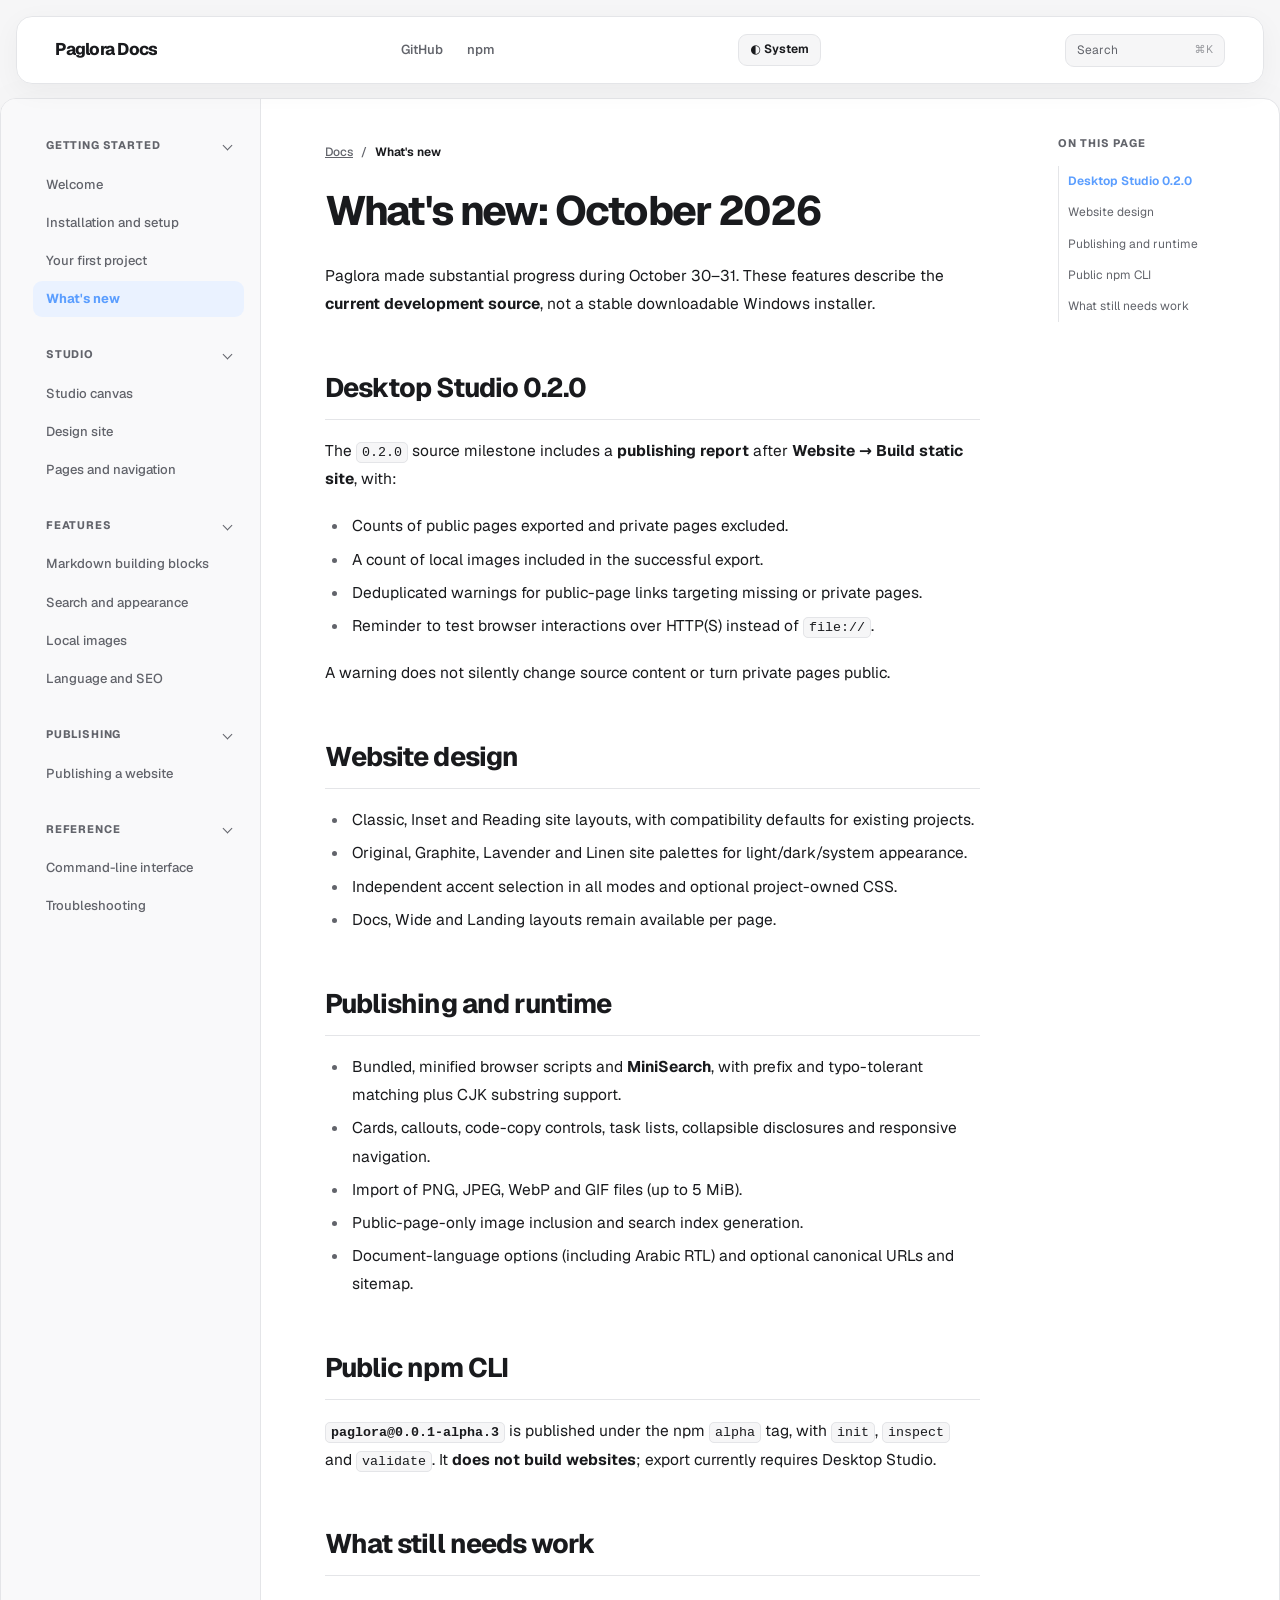
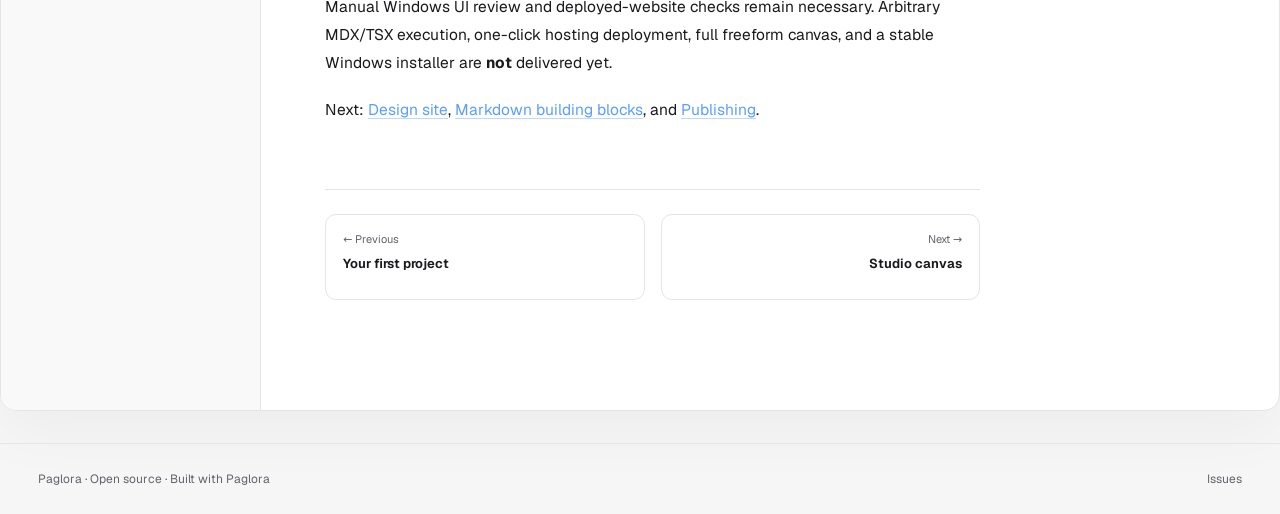
==== site/changes.html @ 7ecbf854 "Publish 1.0" ====
<!doctype html>
<html lang="en" dir="ltr" data-color-mode="system" data-site-layout="inset" data-site-palette="graphite">
<head>
<meta charset="utf-8">
<meta name="viewport" content="width=device-width, initial-scale=1">
<meta name="description" content="What&#39;s new: October 2026 Paglora made substantial progress during October 30–31. These features describe the current development source, not a stable downloadab">
<link rel="canonical" href="https://m1nsook.github.io/paglora-docs/changes.html">
<meta property="og:url" content="https://m1nsook.github.io/paglora-docs/changes.html">
<meta property="og:type" content="article">
<meta property="og:locale" content="en_US">
<meta property="og:title" content="What&#39;s new | Paglora Docs">
<meta property="og:description" content="What&#39;s new: October 2026 Paglora made substantial progress during October 30–31. These features describe the current development source, not a stable downloadab">
<meta property="og:site_name" content="Paglora Docs">
<meta name="twitter:card" content="summary">
<meta name="twitter:title" content="What&#39;s new | Paglora Docs">
<meta name="twitter:description" content="What&#39;s new: October 2026 Paglora made substantial progress during October 30–31. These features describe the current development source, not a stable downloadab">
<meta name="theme-color" content="#ffffff" media="(prefers-color-scheme: light)">
<meta name="theme-color" content="#101114" media="(prefers-color-scheme: dark)">
<title>What&#39;s new | Paglora Docs</title>
<link rel="stylesheet" href="styles.css">

<style>:root{--brand:#5B9EFF;--brand-light:color-mix(in srgb,var(--brand) 13%,var(--bg))}:root[data-color-mode="dark"]{--brand:#5B9EFF;--brand-light:color-mix(in srgb,var(--brand) 13%,var(--bg))}
@media(prefers-color-scheme:dark){:root:not([data-color-mode="light"]){--brand:#5B9EFF;--brand-light:color-mix(in srgb,var(--brand) 13%,var(--bg))}}</style>
<link rel="stylesheet" href="custom.css">
</head>
<body class="page-layout-docs">
<a class="skip-link" href="#content">Skip to content</a>
<header class="site-header  "><div class="top-bar"><a class="brand brand-wrap" href="index.html">Paglora Docs</a><nav class="header-links" aria-label="Site links"><a href="https://github.com/m1nsook/paglora" rel="noopener noreferrer">GitHub</a><a href="https://www.npmjs.com/package/paglora" rel="noopener noreferrer">npm</a></nav></div></header>
<details class="mobile-nav"><summary>Browse documentation</summary><nav class="mobile-nav-inner" aria-label="Mobile page navigation"><details class="nav-group" open><summary>Getting Started</summary><div class="nav-group-links"><a href="index.html">Welcome</a><a href="installation.html">Installation and setup</a><a href="first-project.html">Your first project</a><a href="changes.html" aria-current="page">What&#39;s new</a></div></details><details class="nav-group" open><summary>Studio</summary><div class="nav-group-links"><a href="studio.html">Studio canvas</a><a href="design.html">Design site</a><a href="pages.html">Pages and navigation</a></div></details><details class="nav-group" open><summary>Features</summary><div class="nav-group-links"><a href="components.html">Markdown building blocks</a><a href="search.html">Search and appearance</a><a href="images.html">Local images</a><a href="language-seo.html">Language and SEO</a></div></details><details class="nav-group" open><summary>Publishing</summary><div class="nav-group-links"><a href="publishing.html">Publishing a website</a></div></details><details class="nav-group" open><summary>Reference</summary><div class="nav-group-links"><a href="cli.html">Command-line interface</a><a href="troubleshooting.html">Troubleshooting</a></div></details></nav></details>
<div class="site-body nav-left layout-docs">
<nav class="site-nav" aria-label="Documentation navigation"><div class="site-nav-inner"><details class="nav-group" open><summary>Getting Started</summary><div class="nav-group-links"><a href="index.html">Welcome</a><a href="installation.html">Installation and setup</a><a href="first-project.html">Your first project</a><a href="changes.html" aria-current="page">What&#39;s new</a></div></details><details class="nav-group" open><summary>Studio</summary><div class="nav-group-links"><a href="studio.html">Studio canvas</a><a href="design.html">Design site</a><a href="pages.html">Pages and navigation</a></div></details><details class="nav-group" open><summary>Features</summary><div class="nav-group-links"><a href="components.html">Markdown building blocks</a><a href="search.html">Search and appearance</a><a href="images.html">Local images</a><a href="language-seo.html">Language and SEO</a></div></details><details class="nav-group" open><summary>Publishing</summary><div class="nav-group-links"><a href="publishing.html">Publishing a website</a></div></details><details class="nav-group" open><summary>Reference</summary><div class="nav-group-links"><a href="cli.html">Command-line interface</a><a href="troubleshooting.html">Troubleshooting</a></div></details></div></nav>
<main class="site-main" id="content" style="--paglora-content-width:820px">
<div class="article-wrap">
<div class="page-heading"><a href="index.html">Docs</a><span class="crumb-separator">/</span><strong>What&#39;s new</strong></div>
<details class="mobile-toc"><summary>On this page</summary><a class="toc-h2" href="#desktop-studio-0-2-0">Desktop Studio 0.2.0</a><a class="toc-h2" href="#website-design">Website design</a><a class="toc-h2" href="#publishing-and-runtime">Publishing and runtime</a><a class="toc-h2" href="#public-npm-cli">Public npm CLI</a><a class="toc-h2" href="#what-still-needs-work">What still needs work</a></details>
<article class="docs"><h1>What's new: October 2026</h1>
<p>Paglora made substantial progress during October 30–31. These features describe the <strong>current development source</strong>, not a stable downloadable Windows installer.</p>
<h2 id="desktop-studio-0-2-0">Desktop Studio 0.2.0</h2>
<p>The <code>0.2.0</code> source milestone includes a <strong>publishing report</strong> after <strong>Website → Build static site</strong>, with:</p>
<ul>
<li>Counts of public pages exported and private pages excluded.</li>
<li>A count of local images included in the successful export.</li>
<li>Deduplicated warnings for public-page links targeting missing or private pages.</li>
<li>Reminder to test browser interactions over HTTP(S) instead of <code>file://</code>.</li>
</ul>
<p>A warning does not silently change source content or turn private pages public.</p>
<h2 id="website-design">Website design</h2>
<ul>
<li>Classic, Inset and Reading site layouts, with compatibility defaults for existing projects.</li>
<li>Original, Graphite, Lavender and Linen site palettes for light/dark/system appearance.</li>
<li>Independent accent selection in all modes and optional project-owned CSS.</li>
<li>Docs, Wide and Landing layouts remain available per page.</li>
</ul>
<h2 id="publishing-and-runtime">Publishing and runtime</h2>
<ul>
<li>Bundled, minified browser scripts and <strong>MiniSearch</strong>, with prefix and typo-tolerant matching plus CJK substring support.</li>
<li>Cards, callouts, code-copy controls, task lists, collapsible disclosures and responsive navigation.</li>
<li>Import of PNG, JPEG, WebP and GIF files (up to 5 MiB).</li>
<li>Public-page-only image inclusion and search index generation.</li>
<li>Document-language options (including Arabic RTL) and optional canonical URLs and sitemap.</li>
</ul>
<h2 id="public-npm-cli">Public npm CLI</h2>
<p><strong><code>paglora@0.0.1-alpha.3</code></strong> is published under the npm <code>alpha</code> tag, with <code>init</code>, <code>inspect</code> and <code>validate</code>. It <strong>does not build websites</strong>; export currently requires Desktop Studio.</p>
<h2 id="what-still-needs-work">What still needs work</h2>
<p>Manual Windows UI review and deployed-website checks remain necessary. Arbitrary MDX/TSX execution, one-click hosting deployment, full freeform canvas, and a stable Windows installer are <strong>not</strong> delivered yet.</p>
<p>Next: <a href="design.html">Design site</a>, <a href="components.html">Markdown building blocks</a>, and <a href="publishing.html">Publishing</a>.</p>
</article>
<nav class="page-pager" aria-label="Previous and next pages"><a class="previous" href="first-project.html"><small>← Previous</small><span>Your first project</span></a><a class="next" href="studio.html"><small>Next →</small><span>Studio canvas</span></a></nav>
</div></main>
<aside class="on-this-page" aria-label="Table of contents"><div class="toc-inner"><h2>On this page</h2><a class="toc-h2" href="#desktop-studio-0-2-0">Desktop Studio 0.2.0</a><a class="toc-h2" href="#website-design">Website design</a><a class="toc-h2" href="#publishing-and-runtime">Publishing and runtime</a><a class="toc-h2" href="#public-npm-cli">Public npm CLI</a><a class="toc-h2" href="#what-still-needs-work">What still needs work</a></div></aside>
</div>
<footer class="site-footer"><div class="site-footer-inner"><span>Paglora · Open source · Built with Paglora</span><nav class="footer-links" aria-label="Site links"><a href="https://github.com/m1nsook/paglora/issues" rel="noopener noreferrer">Issues</a></nav></div></footer>
<script defer src="paglora.js"></script>
<script defer src="paglora-search.js"></script>

</body>
</html>
---- site/styles.css ----
@font-face{font-family:"Geist Website";src:url("fonts/geist-latin.woff2") format("woff2");font-weight:100 900;font-style:normal;font-display:swap}
:root{color-scheme:light;--bg:#ffffff;--fg:#151a24;--muted:#626b7c;--line:#e6eaf0;--subtle:#f6f8fb;--hover:#edf3fa;--brand:#2196f3;--brand-light:#eaf5ff;--code-bg:#101828;--code-fg:#e9eef8;--header-bg:rgba(255,255,255,.96)}
:root[data-color-mode="dark"]{color-scheme:dark;--bg:#11151d;--fg:#f1f4f9;--muted:#a5aec0;--line:#2a3342;--subtle:#191f2b;--hover:#222d40;--brand:#72baff;--brand-light:#152e48;--code-bg:#080d14;--code-fg:#e9eef8;--header-bg:rgba(17,21,29,.96)}
@media(prefers-color-scheme:dark){:root:not([data-color-mode="light"]){color-scheme:dark;--bg:#11151d;--fg:#f1f4f9;--muted:#a5aec0;--line:#2a3342;--subtle:#191f2b;--hover:#222d40;--brand:#72baff;--brand-light:#152e48;--code-bg:#080d14;--code-fg:#e9eef8;--header-bg:rgba(17,21,29,.96)}}
*{box-sizing:border-box}
html{scroll-behavior:smooth;scroll-padding-top:105px}
body{margin:0;background:var(--bg);color:var(--fg);font-family:"Geist Website",system-ui,-apple-system,"Segoe UI",sans-serif;font-size:15px;line-height:1.75;-webkit-font-smoothing:antialiased;text-rendering:optimizeLegibility}
a{color:inherit}
a:hover{color:var(--brand)}
a:focus-visible,summary:focus-visible{outline:2px solid var(--brand);outline-offset:3px}
.skip-link{position:absolute;z-index:100;top:-60px;left:10px;background:var(--bg);padding:8px 14px;border:1px solid var(--line);border-radius:8px}
.skip-link:focus{top:10px}
.site-header{position:sticky;top:0;z-index:30;background:var(--header-bg);border-bottom:1px solid var(--line);backdrop-filter:blur(18px)}
.site-header.not-sticky{position:relative}
.paglora-appearance-toggle{flex-shrink:0;appearance:none;border:1px solid var(--line);border-radius:9px;background:var(--subtle);color:var(--fg);font:inherit;font-size:12px;font-weight:650;cursor:pointer;white-space:nowrap;padding:7px 11px;line-height:1.3}
.paglora-appearance-toggle:hover{border-color:var(--brand);background:var(--hover)}
.paglora-appearance-toggle:focus-visible{outline:2px solid var(--brand);outline-offset:2px}
.paglora-search-trigger{appearance:none;display:flex;align-items:center;justify-content:space-between;flex-shrink:0;width:160px;min-height:33px;padding:5px 11px;border:1px solid var(--line);border-radius:9px;background:var(--subtle);color:var(--muted);font:inherit;font-size:12px;text-align:left;cursor:pointer}
.paglora-search-trigger::after{content:"⌘K";font-size:11px;opacity:.65}
.paglora-search-trigger:hover{border-color:var(--brand);color:var(--fg)}
.paglora-search-trigger:focus-visible{outline:2px solid var(--brand);outline-offset:2px}
.paglora-search-open{overflow:hidden}
.paglora-search-backdrop[hidden]{display:none}
.paglora-search-backdrop{position:fixed;inset:0;z-index:500;display:flex;align-items:flex-start;justify-content:center;padding:12vh 18px 28px;background:rgba(5,10,18,.65);backdrop-filter:blur(5px)}
.paglora-search-dialog{width:min(640px,100%);max-height:min(76vh,750px);display:flex;flex-direction:column;border:1px solid var(--line);border-radius:15px;background:var(--bg);color:var(--fg);box-shadow:0 20px 80px rgba(0,0,0,.25);overflow:hidden}
.paglora-search-field{display:flex;align-items:center;gap:12px;padding:12px 14px;border-bottom:1px solid var(--line)}
.paglora-search-input{flex:1;min-width:0;outline:none;background:transparent;border:0;color:var(--fg);font:inherit;font-size:16px}
.paglora-search-input::-webkit-search-cancel-button{cursor:pointer}
.paglora-search-close{padding:5px 9px;border:1px solid var(--line);border-radius:6px;background:var(--subtle);color:var(--muted);font:inherit;font-size:11px;cursor:pointer}
.paglora-search-results{min-height:100px;max-height:55vh;overflow-y:auto;padding:8px}
.paglora-search-result{display:block;padding:11px 13px;border:1px solid transparent;border-radius:9px;color:var(--fg);text-decoration:none}
.paglora-search-result:hover,.paglora-search-result.is-selected{background:var(--hover);border-color:var(--line)}
.paglora-search-result-title{display:block;font-size:13px;font-weight:700;line-height:1.5}
.paglora-search-result-summary{display:block;margin-top:4px;font-size:12px;color:var(--muted);line-height:1.5;overflow:hidden;display:-webkit-box;-webkit-line-clamp:2;-webkit-box-orient:vertical}
.paglora-search-status{padding:22px 15px;color:var(--muted);font-size:13px}
.paglora-search-retry{margin:0 15px 16px;padding:8px 12px;border:1px solid var(--line);border-radius:7px;background:var(--subtle);color:var(--fg);font:inherit;font-size:12px;cursor:pointer}
.paglora-search-retry:hover,.paglora-search-retry:focus-visible{border-color:var(--brand);outline-offset:2px}
.paglora-search-footnote{padding:9px 15px;border-top:1px solid var(--line);font-size:11px;color:var(--muted)}
@media(max-width:680px){.paglora-search-trigger{width:auto;min-width:75px}.paglora-search-trigger::after{display:none}.paglora-search-backdrop{padding-top:7vh}}

.toc-inner a[aria-current="location"]{color:var(--brand);font-weight:650}
@media(prefers-reduced-motion:reduce){html{scroll-behavior:auto}}
.top-bar{max-width:1500px;min-height:72px;margin:auto;padding:0 clamp(22px,3vw,48px);display:flex;align-items:center;justify-content:space-between;gap:28px}
.brand-wrap{display:inline-flex;align-items:center;gap:12px;min-width:0}
.brand{font-size:17px;font-weight:750;letter-spacing:-.045em;text-decoration:none;white-space:nowrap;overflow:hidden;text-overflow:ellipsis}
.brand-logo{height:34px;max-width:144px;object-fit:contain}
.header-links{display:flex;align-items:center;gap:24px;flex-wrap:wrap}
.header-links a{font-size:13px;color:var(--muted);text-decoration:none;font-weight:550;white-space:nowrap}
.header-links a:hover{color:var(--fg)}
.site-header.header-center .top-bar{justify-content:center;flex-wrap:wrap;padding-block:14px}
.mobile-nav{display:none}
.site-body{max-width:1500px;margin:0 auto;display:grid;grid-template-columns:minmax(230px,260px) minmax(0,1fr) minmax(190px,235px);min-height:calc(100vh - 165px)}
.site-nav{grid-column:1;min-width:0;min-height:0;border-right:1px solid var(--line);padding:32px 16px 40px clamp(18px,2.5vw,42px)}
.site-nav-inner{position:sticky;top:100px;max-height:calc(100vh - 115px);overflow:auto;scrollbar-width:thin}
.site-nav .nav-group{margin-bottom:23px}
.site-nav .nav-group:last-child{margin-bottom:0}
.site-nav .nav-group>summary,.mobile-nav .nav-group>summary{display:flex;align-items:center;justify-content:space-between;gap:9px;padding:6px 13px;margin:0 0 7px;border-radius:7px;color:var(--muted);font-size:11px;font-weight:750;line-height:1.5;letter-spacing:.07em;text-transform:uppercase;cursor:pointer;list-style:none;user-select:none}
.site-nav .nav-group>summary::-webkit-details-marker,.mobile-nav .nav-group>summary::-webkit-details-marker{display:none}
.site-nav .nav-group>summary::after,.mobile-nav .nav-group>summary::after{content:"";width:6px;height:6px;flex-shrink:0;border-right:1.5px solid currentColor;border-bottom:1.5px solid currentColor;transform:rotate(45deg);transition:transform .16s ease}
.site-nav .nav-group:not([open])>summary::after,.mobile-nav .nav-group:not([open])>summary::after{transform:rotate(-45deg)}
.site-nav .nav-group>summary:hover,.mobile-nav .nav-group>summary:hover{background:var(--hover);color:var(--fg)}
.site-nav .nav-group>summary:focus-visible,.mobile-nav .nav-group>summary:focus-visible{outline:2px solid var(--brand);outline-offset:2px}
.mobile-nav .nav-group{min-width:0}
.mobile-nav .nav-group>summary{margin:9px 0 5px}
.mobile-nav .nav-group-links{display:grid;gap:3px}
.site-body.nav-top .site-nav .nav-group{display:flex;align-items:center;gap:8px;margin:0}
.site-body.nav-top .site-nav .nav-group>summary{margin:0}
.site-body.nav-top .site-nav .nav-group-links{display:flex;align-items:center;gap:4px;flex-wrap:wrap}
@media(prefers-reduced-motion:reduce){.site-nav .nav-group>summary::after,.mobile-nav .nav-group>summary::after{transition:none}}
.site-nav a{display:block;padding:8px 13px;margin:2px 0;border-radius:9px;text-decoration:none;font-size:13px;font-weight:500;line-height:1.55;color:var(--muted);overflow-wrap:anywhere;transition:background-color .13s,color .13s}
.site-nav a:hover{background:var(--hover);color:var(--fg)}
.site-nav a[aria-current=page]{background:var(--brand-light);color:var(--brand);font-weight:700}
.site-main{grid-column:2;min-width:0;width:100%;padding:44px clamp(26px,5vw,80px) 110px}
.article-wrap{max-width:var(--paglora-content-width,790px);margin:0 auto}
.page-heading{margin:0 0 27px;font-size:12px;line-height:1.5;color:var(--muted);font-weight:500}
.page-heading .crumb-separator{margin:0 8px;color:var(--muted)}
.page-heading strong{font-weight:650;color:var(--fg)}
.docs{font-size:15.5px;line-height:1.82;overflow-wrap:anywhere}
.docs h1,.docs h2,.docs h3,.docs h4{line-height:1.3;font-weight:740;letter-spacing:-.035em;scroll-margin-top:100px}
.docs h1{font-size:clamp(2.1rem,3.2vw,2.85rem);letter-spacing:-.052em;line-height:1.14;margin:0 0 27px}
.docs h2{font-size:1.68rem;margin:53px 0 17px;padding-bottom:13px;border-bottom:1px solid var(--line)}
.docs h3{font-size:1.25rem;margin:32px 0 12px}
.docs h4{font-size:1.05rem;margin:22px 0 9px}
.docs p,.docs ul,.docs ol{margin:0 0 19px}
.docs ul,.docs ol{padding-left:1.55em}
.docs li{padding-left:3px;margin:.32em 0}
.docs li::marker{color:var(--muted)}
.docs li.paglora-task-item{list-style:none;padding-left:0}
.docs details.paglora-disclosure{margin:20px 0;border:1px solid var(--line);border-radius:10px;background:var(--subtle);padding:0 16px}
.docs details.paglora-disclosure>summary{display:flex;align-items:center;justify-content:space-between;gap:12px;padding:13px 0;font-weight:650;cursor:pointer;list-style:none}
.docs details.paglora-disclosure>summary::-webkit-details-marker{display:none}
.docs details.paglora-disclosure>summary::after{content:"+";font-size:18px;color:var(--muted);font-weight:500}
.docs details.paglora-disclosure[open]>summary::after{content:"−"}
.docs details.paglora-disclosure>summary:focus-visible{outline:2px solid var(--brand);outline-offset:3px}
.docs details.paglora-disclosure>:last-child:not(summary){margin-bottom:15px}
.docs details.paglora-disclosure>details.paglora-disclosure{background:var(--bg)}

.docs .paglora-task-checkbox{margin:0 .55em 0 -1.5em;vertical-align:middle;accent-color:var(--brand);opacity:1;pointer-events:none}
.docs blockquote{margin:24px 0;border-left:3px solid var(--brand);padding:13px 20px;color:var(--muted);background:var(--subtle);border-radius:0 10px 10px 0}
/* Markdown cards share the safe source-to-preview-to-export pipeline. */
.docs .paglora-card{margin:24px 0;padding:20px 22px;border:1px solid var(--line);border-radius:13px;background:var(--subtle);box-shadow:0 2px 8px rgba(0,0,0,.04)}
.docs .paglora-card-title{margin:0 0 10px;color:var(--fg);font-size:16px;font-weight:750;line-height:1.4}
.docs .paglora-card>:last-child{margin-bottom:0}
.docs .paglora-card a:focus-visible{outline:2px solid var(--brand);outline-offset:3px}
.docs blockquote p:last-child{margin-bottom:0}

/* Markdown callouts — sanitized in the shared preview/build pipeline. */
.docs .paglora-callout{--callout-accent:var(--brand);position:relative;display:block;margin:25px 0;padding:16px 19px 17px;border:1px solid color-mix(in srgb,var(--callout-accent) 38%,var(--line));border-left:3px solid var(--callout-accent);border-radius:11px;background:color-mix(in srgb,var(--callout-accent) 7%,var(--bg));box-shadow:0 1px 2px rgba(0,0,0,.025)}
.docs .paglora-callout-title{display:flex;align-items:center;gap:9px;margin:0 0 6px;color:var(--fg);font-size:13px;font-weight:730;line-height:1.5}
.docs .paglora-callout-title::before{content:"i";display:grid;place-items:center;flex:0 0 18px;width:18px;height:18px;border-radius:50%;background:var(--callout-accent);color:#fff;font-size:12px;font-family:system-ui,sans-serif;font-style:normal;font-weight:750}
.docs .paglora-callout > :last-child{margin-bottom:0}
.docs .paglora-callout p{margin:0 0 10px}
.docs .paglora-callout ul,.docs .paglora-callout ol{margin:5px 0 10px}
.docs .paglora-callout-tip{--callout-accent:#168950}
.docs .paglora-callout-important{--callout-accent:#805bd4}
.docs .paglora-callout-warning{--callout-accent:#b67909}
.docs .paglora-callout-caution{--callout-accent:#c14454}
.docs .paglora-callout-tip .paglora-callout-title::before{content:"✓"}
.docs .paglora-callout-important .paglora-callout-title::before{content:"!"}
.docs .paglora-callout-warning .paglora-callout-title::before,.docs .paglora-callout-caution .paglora-callout-title::before{content:"!"}

.docs pre{position:relative;overflow:auto;border-radius:12px;background:var(--code-bg);color:var(--code-fg);padding:22px 23px;line-height:1.65;font-size:13px;border:1px solid var(--line);tab-size:2}
.docs code{font-family:"Cascadia Code","JetBrains Mono",ui-monospace,SFMono-Regular,Consolas,monospace}
.docs :not(pre)>code{background:var(--subtle);border:1px solid var(--line);color:var(--fg);padding:2px 5px;border-radius:5px;font-size:.86em}
.docs pre code{color:inherit}
.docs pre.paglora-has-copy{padding-top:52px}
.docs .paglora-copy-code{position:absolute;top:10px;right:12px;z-index:1;appearance:none;padding:5px 10px;border:1px solid #4d5664;border-radius:6px;background:#253041;color:#e9eef8;font:inherit;font-size:11px;line-height:1.4;cursor:pointer}
.docs .paglora-copy-code:hover{background:#354359}
.docs .paglora-copy-code:focus-visible{outline:2px solid var(--brand);outline-offset:2px}
.docs .paglora-heading-link{margin-left:12px;display:inline-block;font-size:.7em;font-weight:550;color:var(--brand);text-decoration:none;opacity:0;vertical-align:baseline}
.docs :is(h2,h3,h4):hover .paglora-heading-link,.docs .paglora-heading-link:focus-visible{opacity:1}
@media(hover:none){.docs .paglora-heading-link{opacity:.8}}
.docs .paglora-heading-link:focus-visible{outline:2px solid var(--brand);outline-offset:3px}
.docs a{color:var(--brand);text-decoration-color:color-mix(in srgb,var(--brand) 40%,transparent);text-decoration-thickness:1px;text-underline-offset:3px}
.docs a:hover{text-decoration-color:var(--brand)}
.docs img{display:block;max-width:100%;height:auto;border-radius:12px;border:1px solid var(--line);margin:22px 0}
.docs table{border-collapse:separate;border-spacing:0;width:100%;display:block;overflow-x:auto;border:1px solid var(--line);border-radius:10px;margin:25px 0}
.docs th,.docs td{padding:12px 16px;border-right:1px solid var(--line);border-bottom:1px solid var(--line);text-align:left;white-space:normal;min-width:130px}
.docs th{background:var(--subtle);font-weight:700}
.docs tr:last-child td{border-bottom:0}
.docs th:last-child,.docs td:last-child{border-right:0}
.docs hr{border:0;border-top:1px solid var(--line);margin:38px 0}
.docs :is(h2,h3,h4) a{color:inherit}
.on-this-page{grid-column:3;min-width:0;padding:35px clamp(18px,2.2vw,32px) 40px 14px}
.toc-inner{position:sticky;top:105px;max-height:calc(100vh - 125px);overflow-y:auto;scrollbar-width:thin}
.toc-inner h2{margin:0 0 13px;font-size:11px;text-transform:uppercase;letter-spacing:.09em;color:var(--muted);font-weight:750}
.toc-inner a{display:block;text-decoration:none;color:var(--muted);font-size:12px;line-height:1.6;padding:6px 9px;border-left:1px solid var(--line);overflow-wrap:anywhere}
.toc-inner a:hover{border-left:2px solid var(--brand);color:var(--fg);background:var(--subtle)}
.toc-inner a.toc-h3{padding-left:20px;font-size:11.5px}
.mobile-toc{display:none}
.page-pager{display:grid;grid-template-columns:repeat(2,minmax(0,1fr));gap:16px;margin-top:64px;padding-top:24px;border-top:1px solid var(--line)}
.page-pager a{display:flex;flex-direction:column;gap:4px;min-height:86px;padding:15px 17px;border:1px solid var(--line);border-radius:11px;text-decoration:none;transition:border-color .15s,background .15s}
.page-pager a:hover{border-color:var(--brand);background:var(--subtle)}
.page-pager .next{grid-column:2;text-align:right}
.page-pager small{font-size:11px;color:var(--muted)}
.page-pager span{font-size:13px;font-weight:650;color:var(--fg)}
.site-footer{border-top:1px solid var(--line);background:var(--subtle)}
.site-footer-inner{max-width:1500px;margin:auto;padding:25px clamp(22px,3vw,48px);font-size:12px;color:var(--muted);display:flex;align-items:center;justify-content:space-between;flex-wrap:wrap;gap:20px}
.footer-links{display:flex;flex-wrap:wrap;gap:17px}
.footer-links a{text-decoration:none}
.site-body.nav-right{grid-template-columns:minmax(190px,235px) minmax(0,1fr) minmax(230px,260px)}
.site-body.nav-right .site-nav{grid-column:3;grid-row:1;border-right:0;border-left:1px solid var(--line);padding:32px clamp(18px,2.5vw,42px) 40px 16px}
.site-body.nav-right .site-main{grid-column:2;grid-row:1}
.site-body.nav-right .on-this-page{grid-column:1;grid-row:1;padding-left:clamp(18px,2.2vw,32px);padding-right:14px}
.site-body.nav-top{grid-template-columns:minmax(0,1fr) minmax(190px,235px)}
.site-body.nav-top .site-nav{grid-column:1/-1;grid-row:1;border:0;border-bottom:1px solid var(--line);padding:10px clamp(22px,3vw,48px)}
.site-body.nav-top .site-nav-inner{position:static;max-height:none;display:flex;gap:6px;align-items:center;flex-wrap:wrap;overflow:visible}
.site-body.nav-top .site-nav h2{margin:0 8px 0 0;padding:0}
.site-body.nav-top .site-nav a{white-space:nowrap;margin:0}
.site-body.nav-top .site-main{grid-column:1;grid-row:2}
.site-body.nav-top .on-this-page{grid-column:2;grid-row:2}
@media(max-width:1180px){.site-body,.site-body.nav-right{grid-template-columns:245px minmax(0,1fr)}.site-body.nav-right{grid-template-columns:minmax(0,1fr) 245px}.site-body .on-this-page{display:none}.site-main{padding-inline:clamp(28px,6vw,78px)}.site-body.nav-top{grid-template-columns:1fr}.site-body.nav-top .site-main{grid-column:1}}
@media(max-width:800px){
  html{scroll-padding-top:78px}.top-bar{min-height:64px;padding-inline:20px}.brand{font-size:16px}.brand-logo{height:30px}
  .header-links{gap:12px}.header-links a{font-size:12px}
  .site-body,.site-body.nav-right,.site-body.nav-top{display:block;min-height:calc(100vh - 145px)}
  .site-body .site-nav{display:none}
  .site-main,.site-body.nav-right .site-main,.site-body.nav-top .site-main{width:100%;padding:34px 22px 68px}
  .mobile-nav{display:block;max-width:100%;border-bottom:1px solid var(--line);padding:10px 20px;background:var(--subtle)}
  .mobile-nav summary{cursor:pointer;list-style:none;display:flex;align-items:center;justify-content:space-between;font-size:13px;font-weight:650;padding:7px 0}
  .mobile-nav summary::after{content:"+";font-size:19px;color:var(--muted)}.mobile-nav[open] summary::after{content:"−"}
  .mobile-nav-inner{display:grid;grid-template-columns:repeat(auto-fit,minmax(150px,1fr));gap:5px;padding:9px 0 14px}
  .mobile-nav a{display:block;padding:9px 11px;border-radius:8px;text-decoration:none;font-size:13px;color:var(--muted)}
  .mobile-nav a[aria-current=page]{background:var(--brand-light);color:var(--brand);font-weight:650}
  .mobile-toc{display:block;margin:0 0 30px;border:1px solid var(--line);border-radius:10px;background:var(--subtle);padding:8px 15px}
  .mobile-toc summary{cursor:pointer;font-size:12px;font-weight:650;padding:6px 0}
  .mobile-toc a{display:block;font-size:12px;padding:4px 6px;text-decoration:none;color:var(--muted)}
  .docs h1{font-size:2.15rem}.docs h2{font-size:1.45rem}.page-pager{gap:10px}.page-pager a{padding:12px}
}
@media(max-width:460px){.top-bar{gap:12px}.header-links a:nth-child(n+3){display:none}.page-pager{display:flex;flex-direction:column}.page-pager a.next{align-items:flex-end}}

/* Per-page public layout modes. Source CSS in theme/custom.css may override these. */
.site-body.layout-wide .on-this-page{display:none}
.site-body.layout-wide .site-main{grid-column:2/4}
.site-body.nav-right.layout-wide .site-main{grid-column:1/3}
.site-body.nav-top.layout-wide .site-main{grid-column:1/-1}
.layout-wide .article-wrap{max-width:1100px}
.layout-wide .docs{font-size:16px}
.site-body.layout-landing{display:block}
.site-body.layout-landing .site-nav,.site-body.layout-landing .on-this-page{display:none}
.layout-landing .site-main{width:100%;padding:76px clamp(24px,5vw,86px) 110px}
.layout-landing .article-wrap{max-width:1150px}
.layout-landing .page-heading,.layout-landing .page-pager{display:none}
.layout-landing .docs>h1:first-child{max-width:950px;margin:16px auto 28px;text-align:center;font-size:clamp(2.8rem,6vw,5.1rem);font-weight:770;line-height:1.06;letter-spacing:-.07em}
.layout-landing .docs>h1:first-child + p{max-width:700px;margin:0 auto 58px;text-align:center;color:var(--muted);font-size:clamp(1.05rem,1.7vw,1.32rem);line-height:1.7}
.layout-landing .docs h2{margin-top:68px;font-size:2rem}
.page-layout-landing .mobile-nav{display:none}
@media(max-width:1180px){
  .site-body.layout-wide .site-main,.site-body.nav-right.layout-wide .site-main{grid-column:2}
  .site-body.nav-right.layout-wide .site-main{grid-column:1}
  .site-body.nav-top.layout-wide .site-main{grid-column:1}
}
@media(max-width:800px){
  .site-body.layout-wide,.site-body.layout-landing{display:block}
  .site-body.layout-wide .site-main,.site-body.nav-right.layout-wide .site-main,.site-body.nav-top.layout-wide .site-main{display:block;width:100%}
  .layout-landing .site-main{padding:48px 22px 74px}
  .layout-landing .docs>h1:first-child{font-size:clamp(2.5rem,9vw,3.6rem)}
  .layout-landing .docs>h1:first-child + p{margin-bottom:42px}
}
@media(prefers-reduced-motion:reduce){html{scroll-behavior:auto}*,*::before,*::after{transition:none!important}}

/* Arabic documents use right-to-left reading order, including navigation and callouts. */
:root[dir="rtl"] .site-nav{border-right:0;border-left:1px solid var(--line);padding-right:clamp(18px,2.5vw,42px);padding-left:16px}
:root[dir="rtl"] .site-body.nav-right .site-nav{border-left:0;border-right:1px solid var(--line);padding-right:16px;padding-left:clamp(18px,2.5vw,42px)}
:root[dir="rtl"] .docs ul,:root[dir="rtl"] .docs ol{padding-left:0;padding-right:1.55em}
:root[dir="rtl"] .docs .paglora-task-checkbox{margin:0 -1.5em 0 .55em}
:root[dir="rtl"] .docs blockquote{border-left:0;border-right:3px solid var(--brand);border-radius:10px 0 0 10px}
:root[dir="rtl"] .docs .paglora-callout{border-left:1px solid var(--line);border-right:3px solid var(--callout-accent)}
:root[dir="rtl"] .docs .paglora-heading-link{margin-left:0;margin-right:12px}
:root[dir="rtl"] .docs th,:root[dir="rtl"] .docs td{text-align:right}
:root[dir="rtl"] .toc-inner a{border-left:0;border-right:1px solid var(--line)}
:root[dir="rtl"] .toc-inner a.toc-h3{padding-left:9px;padding-right:20px}
:root[dir="rtl"] .page-pager .next{text-align:left}
@media(max-width:800px){:root[dir="rtl"] .site-nav,:root[dir="rtl"] .site-body.nav-right .site-nav{border:0}}

/* Site layouts: additional project-owned presentations, no framework runtime.
   Classic remains byte-for-byte compatible with previous site designs. */
:root[data-site-layout="inset"] body{background:var(--subtle)}
:root[data-site-layout="inset"] .site-header{top:12px;max-width:min(1460px,calc(100% - 32px));margin:16px auto 0;border:1px solid var(--line);border-radius:16px;box-shadow:0 7px 28px rgba(0,0,0,.045)}
:root[data-site-layout="inset"] .site-header.not-sticky{top:auto}
:root[data-site-layout="inset"] .top-bar{min-height:66px}
:root[data-site-layout="inset"] .site-body{max-width:1460px;margin:14px auto 32px;border:1px solid var(--line);border-radius:16px;background:var(--bg);box-shadow:0 18px 65px rgba(0,0,0,.045);overflow:clip}
:root[data-site-layout="inset"] .site-nav{background:color-mix(in srgb,var(--subtle) 63%,var(--bg))}
:root[data-site-layout="inset"] .site-footer{background:transparent}
:root[data-site-layout="inset"] .site-footer-inner{max-width:1420px}
:root[data-site-layout="reading"] .site-header{border-bottom:1px solid var(--line)}
:root[data-site-layout="reading"] .top-bar{max-width:1330px;min-height:62px}
:root[data-site-layout="reading"] .site-body{max-width:1330px;grid-template-columns:minmax(195px,235px) minmax(0,1fr) minmax(155px,205px)}
:root[data-site-layout="reading"] .site-nav{border-right:0;padding-top:43px}
:root[data-site-layout="reading"] .site-main{padding-top:66px}
:root[data-site-layout="reading"] .docs{font-size:16px;line-height:1.9}
:root[data-site-layout="reading"] .docs h1{letter-spacing:-.055em}
:root[data-site-layout="reading"] .toc-inner a{border-left-color:transparent}
:root[data-site-layout="reading"] .site-body.nav-right{grid-template-columns:minmax(155px,205px) minmax(0,1fr) minmax(195px,235px)}
:root[data-site-layout="reading"] .site-body.nav-right .site-nav{border-left:0}
:root[data-site-layout="reading"] .site-body.nav-top{grid-template-columns:minmax(0,1fr) minmax(155px,205px)}
:root[data-site-layout="reading"] .site-body.nav-top .site-nav{border-bottom:1px solid var(--line)}
/* Each palette supplies a complete background/text/border/code family for both
   appearances. The independent custom accent is applied later in the head. */
:root[data-site-palette="graphite"]{--bg:#ffffff;--fg:#191a1d;--muted:#62646b;--line:#e4e5e8;--subtle:#f6f6f7;--hover:#ebebee;--code-bg:#18191d;--code-fg:#f7f7f8;--header-bg:rgba(255,255,255,.96)}
:root[data-site-palette="lavender"]{--bg:#fdfcff;--fg:#282035;--muted:#736780;--line:#e8e2f1;--subtle:#f7f3fc;--hover:#efe8f8;--code-bg:#231b32;--code-fg:#f4eefc;--header-bg:rgba(253,252,255,.96)}
:root[data-site-palette="linen"]{--bg:#fffdf9;--fg:#29251f;--muted:#736c61;--line:#eae5db;--subtle:#faf6ed;--hover:#f1eadc;--code-bg:#2b2925;--code-fg:#f8f3e9;--header-bg:rgba(255,253,249,.96)}
:root[data-site-palette="graphite"][data-color-mode="dark"]{--bg:#101114;--fg:#f0f0f2;--muted:#a7a8af;--line:#2d3036;--subtle:#191b20;--hover:#26282f;--code-bg:#090a0c;--code-fg:#eeeef1;--header-bg:rgba(16,17,20,.96)}
:root[data-site-palette="lavender"][data-color-mode="dark"]{--bg:#17121e;--fg:#f4eefa;--muted:#b5a9c1;--line:#362b44;--subtle:#231a2f;--hover:#32253e;--code-bg:#110d17;--code-fg:#f4eefa;--header-bg:rgba(23,18,30,.96)}
:root[data-site-palette="linen"][data-color-mode="dark"]{--bg:#1c1915;--fg:#f5eee4;--muted:#b6a99b;--line:#3b352d;--subtle:#272119;--hover:#373026;--code-bg:#110f0d;--code-fg:#f7f0e9;--header-bg:rgba(28,25,21,.96)}
@media(prefers-color-scheme:dark){
:root[data-site-palette="graphite"]:not([data-color-mode="light"]){--bg:#101114;--fg:#f0f0f2;--muted:#a7a8af;--line:#2d3036;--subtle:#191b20;--hover:#26282f;--code-bg:#090a0c;--code-fg:#eeeef1;--header-bg:rgba(16,17,20,.96)}
:root[data-site-palette="lavender"]:not([data-color-mode="light"]){--bg:#17121e;--fg:#f4eefa;--muted:#b5a9c1;--line:#362b44;--subtle:#231a2f;--hover:#32253e;--code-bg:#110d17;--code-fg:#f4eefa;--header-bg:rgba(23,18,30,.96)}
:root[data-site-palette="linen"]:not([data-color-mode="light"]){--bg:#1c1915;--fg:#f5eee4;--muted:#b6a99b;--line:#3b352d;--subtle:#272119;--hover:#373026;--code-bg:#110f0d;--code-fg:#f7f0e9;--header-bg:rgba(28,25,21,.96)}
}
@media(max-width:1180px){
:root[data-site-layout="reading"] .site-body,:root[data-site-layout="reading"] .site-body.nav-right{grid-template-columns:230px minmax(0,1fr)}
:root[data-site-layout="reading"] .site-body.nav-right{grid-template-columns:minmax(0,1fr) 230px}
:root[data-site-layout="reading"] .site-body.nav-top{grid-template-columns:1fr}
}
@media(max-width:800px){
:root[data-site-layout="inset"] .site-header{top:0;max-width:none;margin:0;border-radius:0;border-inline:0}
:root[data-site-layout="inset"] .site-body{margin:0;border:0;border-radius:0;box-shadow:none}
:root[data-site-layout="reading"] .site-body,:root[data-site-layout="reading"] .site-body.nav-right,:root[data-site-layout="reading"] .site-body.nav-top{display:block}
:root[data-site-layout="reading"] .site-main{padding-top:30px}
}
---- site/custom.css ----
/* The official docs are built with Paglora's renderer.
   Layout/palette/accent are controlled by site.json, not hard-coded here.
   In particular, do not overwrite --brand in dark mode: the accent picker
   must work consistently in light, explicit dark and system-dark modes. */
.site-header { box-shadow: 0 1px 0 rgba(0,0,0,.025); }
.site-nav a { border-radius: 9px; }
.site-nav .nav-group>summary { letter-spacing: .075em; }
.docs h1 { letter-spacing: -.045em; }
.docs a { text-underline-offset: 3px; }
.docs pre { border: 1px solid var(--line); }
.docs .paglora-card { transition: border-color .18s ease; }
.docs .paglora-card:hover { border-color: var(--brand); }
@media(prefers-reduced-motion:reduce) {
  .docs .paglora-card { transition: none; }
}
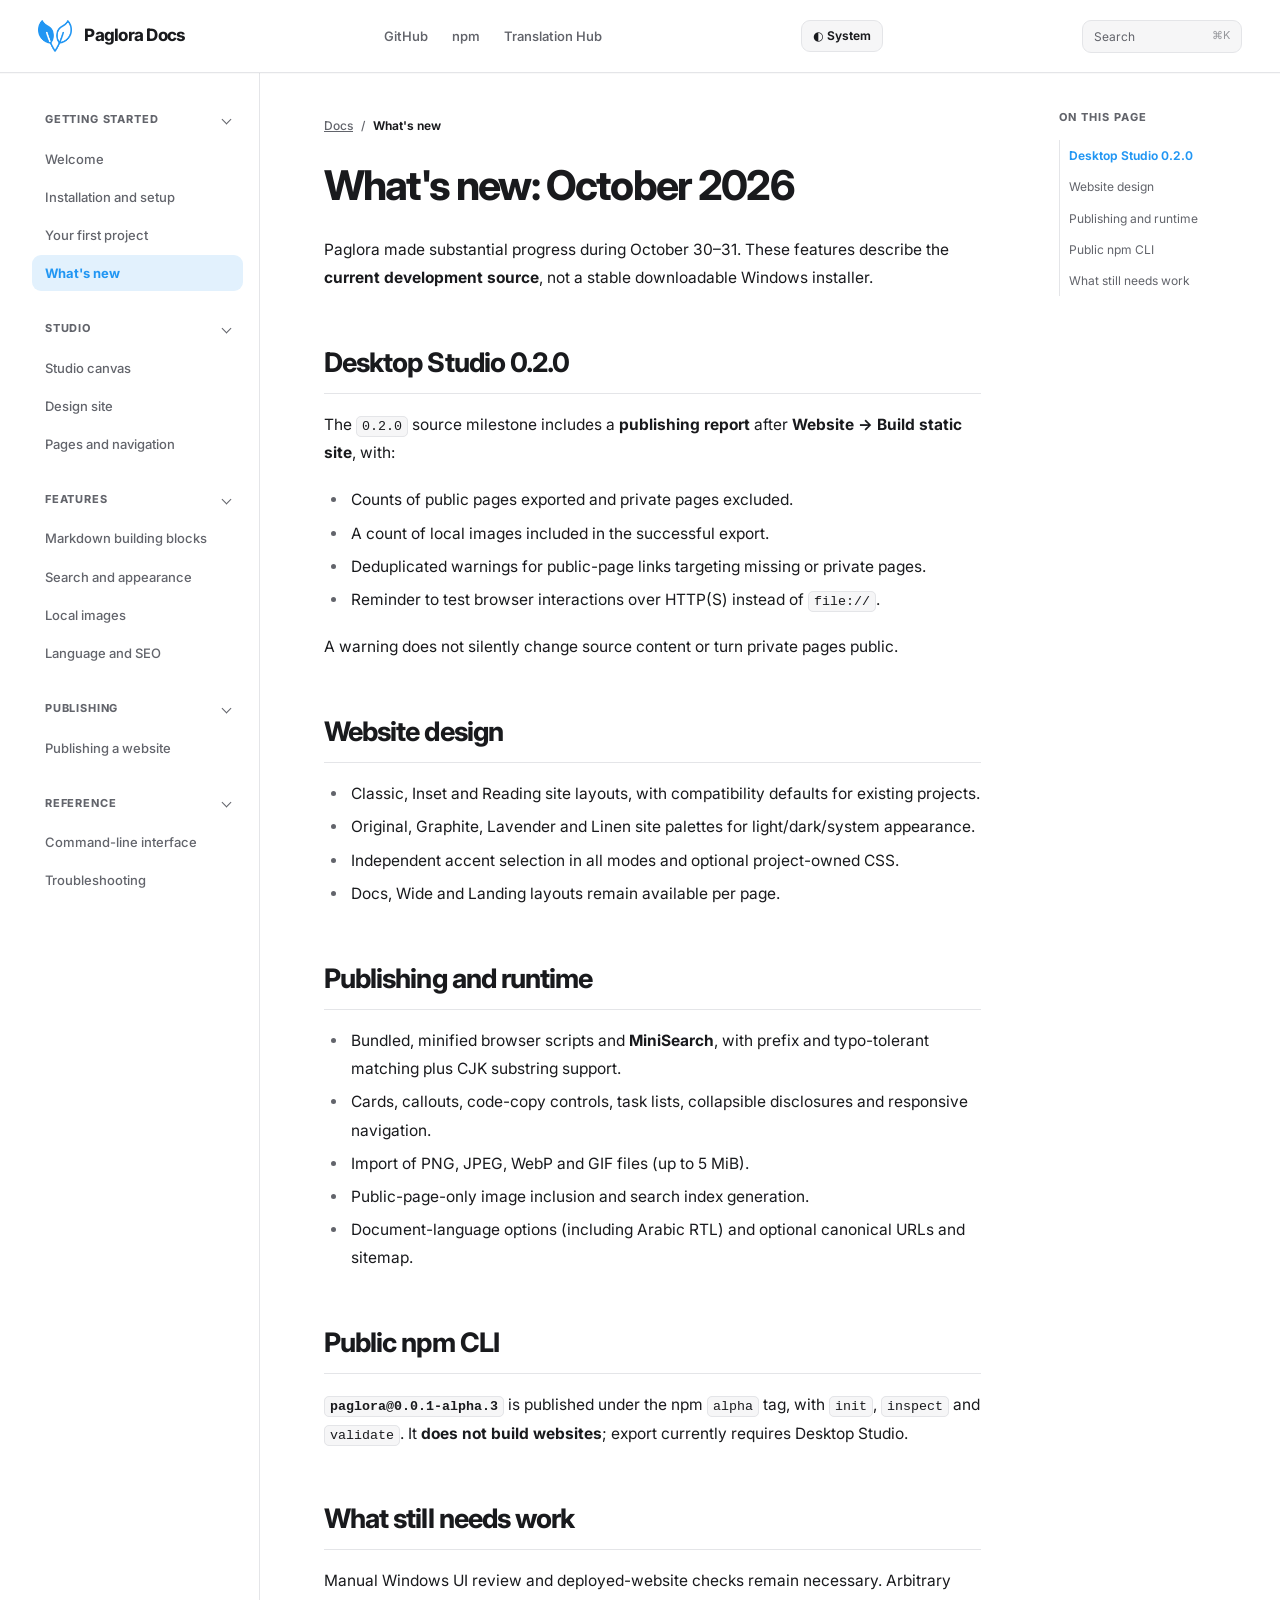
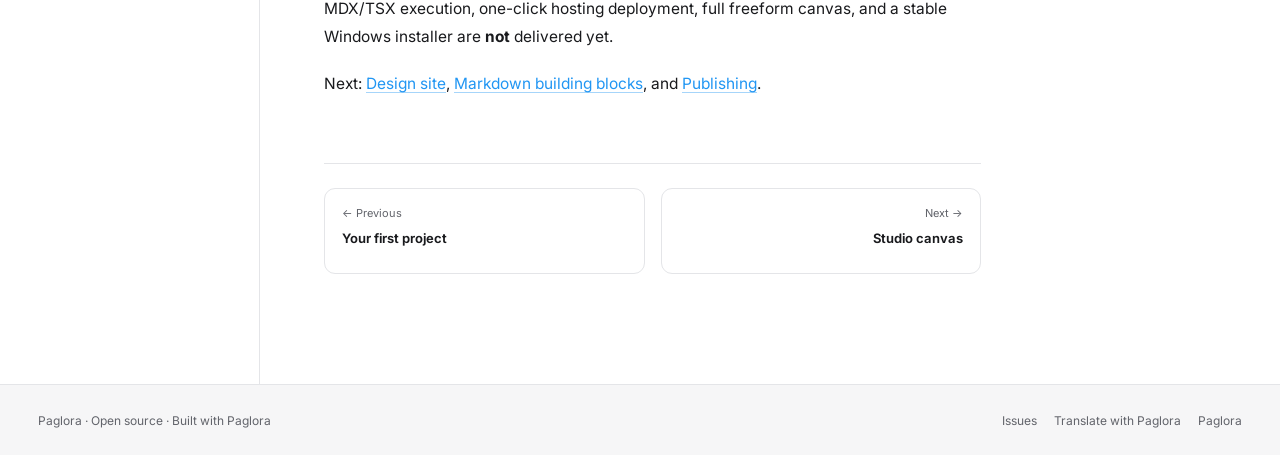
==== commit ff36da4f: "1.1" ====
--- a/site/changes.html
+++ b/site/changes.html
@@ -1,5 +1,5 @@
 <!doctype html>
-<html lang="en" dir="ltr" data-color-mode="system" data-site-layout="inset" data-site-palette="graphite">
+<html lang="en" dir="ltr" data-color-mode="system" data-site-layout="classic" data-site-palette="graphite" data-card-layout="stacked">
 <head>
 <meta charset="utf-8">
 <meta name="viewport" content="width=device-width, initial-scale=1">
@@ -18,18 +18,21 @@
 <meta name="theme-color" content="#101114" media="(prefers-color-scheme: dark)">
 <title>What&#39;s new | Paglora Docs</title>
 <link rel="stylesheet" href="styles.css">
-
-<style>:root{--brand:#5B9EFF;--brand-light:color-mix(in srgb,var(--brand) 13%,var(--bg))}:root[data-color-mode="dark"]{--brand:#5B9EFF;--brand-light:color-mix(in srgb,var(--brand) 13%,var(--bg))}
-@media(prefers-color-scheme:dark){:root:not([data-color-mode="light"]){--brand:#5B9EFF;--brand-light:color-mix(in srgb,var(--brand) 13%,var(--bg))}}</style>
+<link rel="preconnect" href="https://fonts.googleapis.com">
+<link rel="preconnect" href="https://fonts.gstatic.com" crossorigin>
+<link rel="stylesheet" href="https://fonts.googleapis.com/css2?family=Inter&amp;display=swap">
+<style>body{font-family:"Inter","Geist Website",system-ui,-apple-system,"Segoe UI",sans-serif}</style>
+<style>:root{--brand:#2196f3;--brand-light:color-mix(in srgb,var(--brand) 13%,var(--bg))}:root[data-color-mode="dark"]{--brand:#2196f3;--brand-light:color-mix(in srgb,var(--brand) 13%,var(--bg))}
+@media(prefers-color-scheme:dark){:root:not([data-color-mode="light"]){--brand:#2196f3;--brand-light:color-mix(in srgb,var(--brand) 13%,var(--bg))}}</style>
 <link rel="stylesheet" href="custom.css">
 </head>
 <body class="page-layout-docs">
 <a class="skip-link" href="#content">Skip to content</a>
-<header class="site-header  "><div class="top-bar"><a class="brand brand-wrap" href="index.html">Paglora Docs</a><nav class="header-links" aria-label="Site links"><a href="https://github.com/m1nsook/paglora" rel="noopener noreferrer">GitHub</a><a href="https://www.npmjs.com/package/paglora" rel="noopener noreferrer">npm</a></nav></div></header>
+<header class="site-header  "><div class="top-bar"><a class="brand brand-wrap" href="index.html"><img class="brand-logo" src="assets/paglora512x512-18e38dba083d91d0-0.png" alt="">Paglora Docs</a><nav class="header-links" aria-label="Site links"><a href="https://github.com/m1nsook/paglora" rel="noopener noreferrer">GitHub</a><a href="https://www.npmjs.com/package/paglora" rel="noopener noreferrer">npm</a><a href="https://github.com/m1nsook/paglora-lang" rel="noopener noreferrer">Translation Hub</a></nav></div></header>
 <details class="mobile-nav"><summary>Browse documentation</summary><nav class="mobile-nav-inner" aria-label="Mobile page navigation"><details class="nav-group" open><summary>Getting Started</summary><div class="nav-group-links"><a href="index.html">Welcome</a><a href="installation.html">Installation and setup</a><a href="first-project.html">Your first project</a><a href="changes.html" aria-current="page">What&#39;s new</a></div></details><details class="nav-group" open><summary>Studio</summary><div class="nav-group-links"><a href="studio.html">Studio canvas</a><a href="design.html">Design site</a><a href="pages.html">Pages and navigation</a></div></details><details class="nav-group" open><summary>Features</summary><div class="nav-group-links"><a href="components.html">Markdown building blocks</a><a href="search.html">Search and appearance</a><a href="images.html">Local images</a><a href="language-seo.html">Language and SEO</a></div></details><details class="nav-group" open><summary>Publishing</summary><div class="nav-group-links"><a href="publishing.html">Publishing a website</a></div></details><details class="nav-group" open><summary>Reference</summary><div class="nav-group-links"><a href="cli.html">Command-line interface</a><a href="troubleshooting.html">Troubleshooting</a></div></details></nav></details>
 <div class="site-body nav-left layout-docs">
 <nav class="site-nav" aria-label="Documentation navigation"><div class="site-nav-inner"><details class="nav-group" open><summary>Getting Started</summary><div class="nav-group-links"><a href="index.html">Welcome</a><a href="installation.html">Installation and setup</a><a href="first-project.html">Your first project</a><a href="changes.html" aria-current="page">What&#39;s new</a></div></details><details class="nav-group" open><summary>Studio</summary><div class="nav-group-links"><a href="studio.html">Studio canvas</a><a href="design.html">Design site</a><a href="pages.html">Pages and navigation</a></div></details><details class="nav-group" open><summary>Features</summary><div class="nav-group-links"><a href="components.html">Markdown building blocks</a><a href="search.html">Search and appearance</a><a href="images.html">Local images</a><a href="language-seo.html">Language and SEO</a></div></details><details class="nav-group" open><summary>Publishing</summary><div class="nav-group-links"><a href="publishing.html">Publishing a website</a></div></details><details class="nav-group" open><summary>Reference</summary><div class="nav-group-links"><a href="cli.html">Command-line interface</a><a href="troubleshooting.html">Troubleshooting</a></div></details></div></nav>
-<main class="site-main" id="content" style="--paglora-content-width:820px">
+<main class="site-main" id="content" style="--paglora-content-width:800px">
 <div class="article-wrap">
 <div class="page-heading"><a href="index.html">Docs</a><span class="crumb-separator">/</span><strong>What&#39;s new</strong></div>
 <details class="mobile-toc"><summary>On this page</summary><a class="toc-h2" href="#desktop-studio-0-2-0">Desktop Studio 0.2.0</a><a class="toc-h2" href="#website-design">Website design</a><a class="toc-h2" href="#publishing-and-runtime">Publishing and runtime</a><a class="toc-h2" href="#public-npm-cli">Public npm CLI</a><a class="toc-h2" href="#what-still-needs-work">What still needs work</a></details>
@@ -69,7 +72,8 @@
 </div></main>
 <aside class="on-this-page" aria-label="Table of contents"><div class="toc-inner"><h2>On this page</h2><a class="toc-h2" href="#desktop-studio-0-2-0">Desktop Studio 0.2.0</a><a class="toc-h2" href="#website-design">Website design</a><a class="toc-h2" href="#publishing-and-runtime">Publishing and runtime</a><a class="toc-h2" href="#public-npm-cli">Public npm CLI</a><a class="toc-h2" href="#what-still-needs-work">What still needs work</a></div></aside>
 </div>
-<footer class="site-footer"><div class="site-footer-inner"><span>Paglora · Open source · Built with Paglora</span><nav class="footer-links" aria-label="Site links"><a href="https://github.com/m1nsook/paglora/issues" rel="noopener noreferrer">Issues</a></nav></div></footer>
+<footer class="site-footer"><div class="site-footer-inner"><span>Paglora · Open source · Built with Paglora</span><nav class="footer-links" aria-label="Site links"><a href="https://github.com/m1nsook/paglora/issues" rel="noopener noreferrer">Issues</a><a href="https://github.com/m1nsook/paglora-lang" rel="noopener noreferrer">Translate with Paglora</a><a href="https://github.com/m1nsook/paglora" rel="noopener noreferrer">Paglora</a></nav></div></footer>
+<script type="application/json" id="paglora-i18n">{"site.appearance.change":"Appearance: {mode}. Change theme","site.appearance.dark":"Dark","site.appearance.light":"Light","site.appearance.system":"System","site.copy.copied":"Copied","site.copy.copiedLabel":"Code copied to clipboard","site.copy.copy":"Copy","site.copy.copyLabel":"Copy code block","site.copy.copying":"Copying…","site.copy.copyingLabel":"Copying code to clipboard","site.copy.unavailable":"Unavailable","site.copy.unavailableLabel":"Clipboard unavailable","site.heading.linkTo":"Link to {heading}","site.heading.section":"section","site.navigation.browse":"Browse documentation","site.navigation.next":"Next","site.navigation.onThisPage":"On this page","site.navigation.previous":"Previous","site.navigation.skip":"Skip to content"}</script>
 <script defer src="paglora.js"></script>
 <script defer src="paglora-search.js"></script>
 
--- a/site/styles.css
+++ b/site/styles.css
@@ -104,6 +104,37 @@
 .docs .paglora-card>:last-child{margin-bottom:0}
 .docs .paglora-card a:focus-visible{outline:2px solid var(--brand);outline-offset:3px}
 .docs blockquote p:last-child{margin-bottom:0}
+
+/* Consecutive Markdown cards become a group. The opt-in website setting
+   chooses a true responsive grid; older projects remain vertically stacked.
+   min(100%,...) prevents overflow within narrow article columns. */
+.docs .paglora-card-grid{display:block;margin:24px 0}
+:root[data-card-layout="grid"] .docs .paglora-card-grid{
+  display:grid;grid-template-columns:repeat(auto-fit,minmax(min(100%,245px),1fr));gap:16px;align-items:stretch
+}
+:root[data-card-layout="grid"] .docs .paglora-card-grid>.paglora-card{
+  min-width:0;margin:0;padding:23px 24px;
+  background:linear-gradient(145deg,color-mix(in srgb,var(--brand) 4%,var(--bg)),var(--subtle));
+  transition:border-color .18s ease,box-shadow .18s ease,transform .18s ease
+}
+:root[data-card-layout="grid"] .docs .paglora-card-grid>.paglora-card:hover{
+  border-color:color-mix(in srgb,var(--brand) 45%,var(--line));
+  box-shadow:0 8px 26px rgba(0,0,0,.08);transform:translateY(-2px)
+}
+:root[data-card-layout="grid"] .docs .paglora-card-grid>.paglora-card .paglora-card-title{font-size:16px;letter-spacing:-.025em}
+:root[data-card-layout="grid"] .docs .paglora-card-grid>.paglora-card a{overflow-wrap:anywhere}
+@media(prefers-reduced-motion:reduce){
+  :root[data-card-layout="grid"] .docs .paglora-card-grid>.paglora-card{transition:none}
+  :root[data-card-layout="grid"] .docs .paglora-card-grid>.paglora-card:hover{transform:none}
+}
+/* Semantic Markdown steps: no JavaScript, portable to static HTML and safe previews. */
+.docs .paglora-steps{margin:28px 0}
+.docs .paglora-steps-title{font-size:17px;font-weight:740;letter-spacing:-.025em;margin-bottom:18px;color:var(--fg)}
+.docs .paglora-steps-list{list-style:none;counter-reset:paglora-step;margin:0;padding:0}
+.docs .paglora-steps-list>li{position:relative;counter-increment:paglora-step;margin:0;margin-inline-start:16px;padding:0;padding-inline-start:35px;padding-bottom:27px;border-inline-start:2px solid var(--line);min-height:50px}
+.docs .paglora-steps-list>li:last-child{border-inline-start-color:transparent;padding-bottom:0}
+.docs .paglora-steps-list>li::before{content:counter(paglora-step);position:absolute;inset-inline-start:-17px;top:0;display:grid;place-items:center;width:32px;height:32px;border:2px solid var(--bg);border-radius:50%;background:var(--brand);color:#fff;font-size:12px;font-weight:750;line-height:1}
+.docs .paglora-steps-list>li>:last-child{margin-bottom:0}
 
 /* Markdown callouts — sanitized in the shared preview/build pipeline. */
 .docs .paglora-callout{--callout-accent:var(--brand);position:relative;display:block;margin:25px 0;padding:16px 19px 17px;border:1px solid color-mix(in srgb,var(--callout-accent) 38%,var(--line));border-left:3px solid var(--callout-accent);border-radius:11px;background:color-mix(in srgb,var(--callout-accent) 7%,var(--bg));box-shadow:0 1px 2px rgba(0,0,0,.025)}
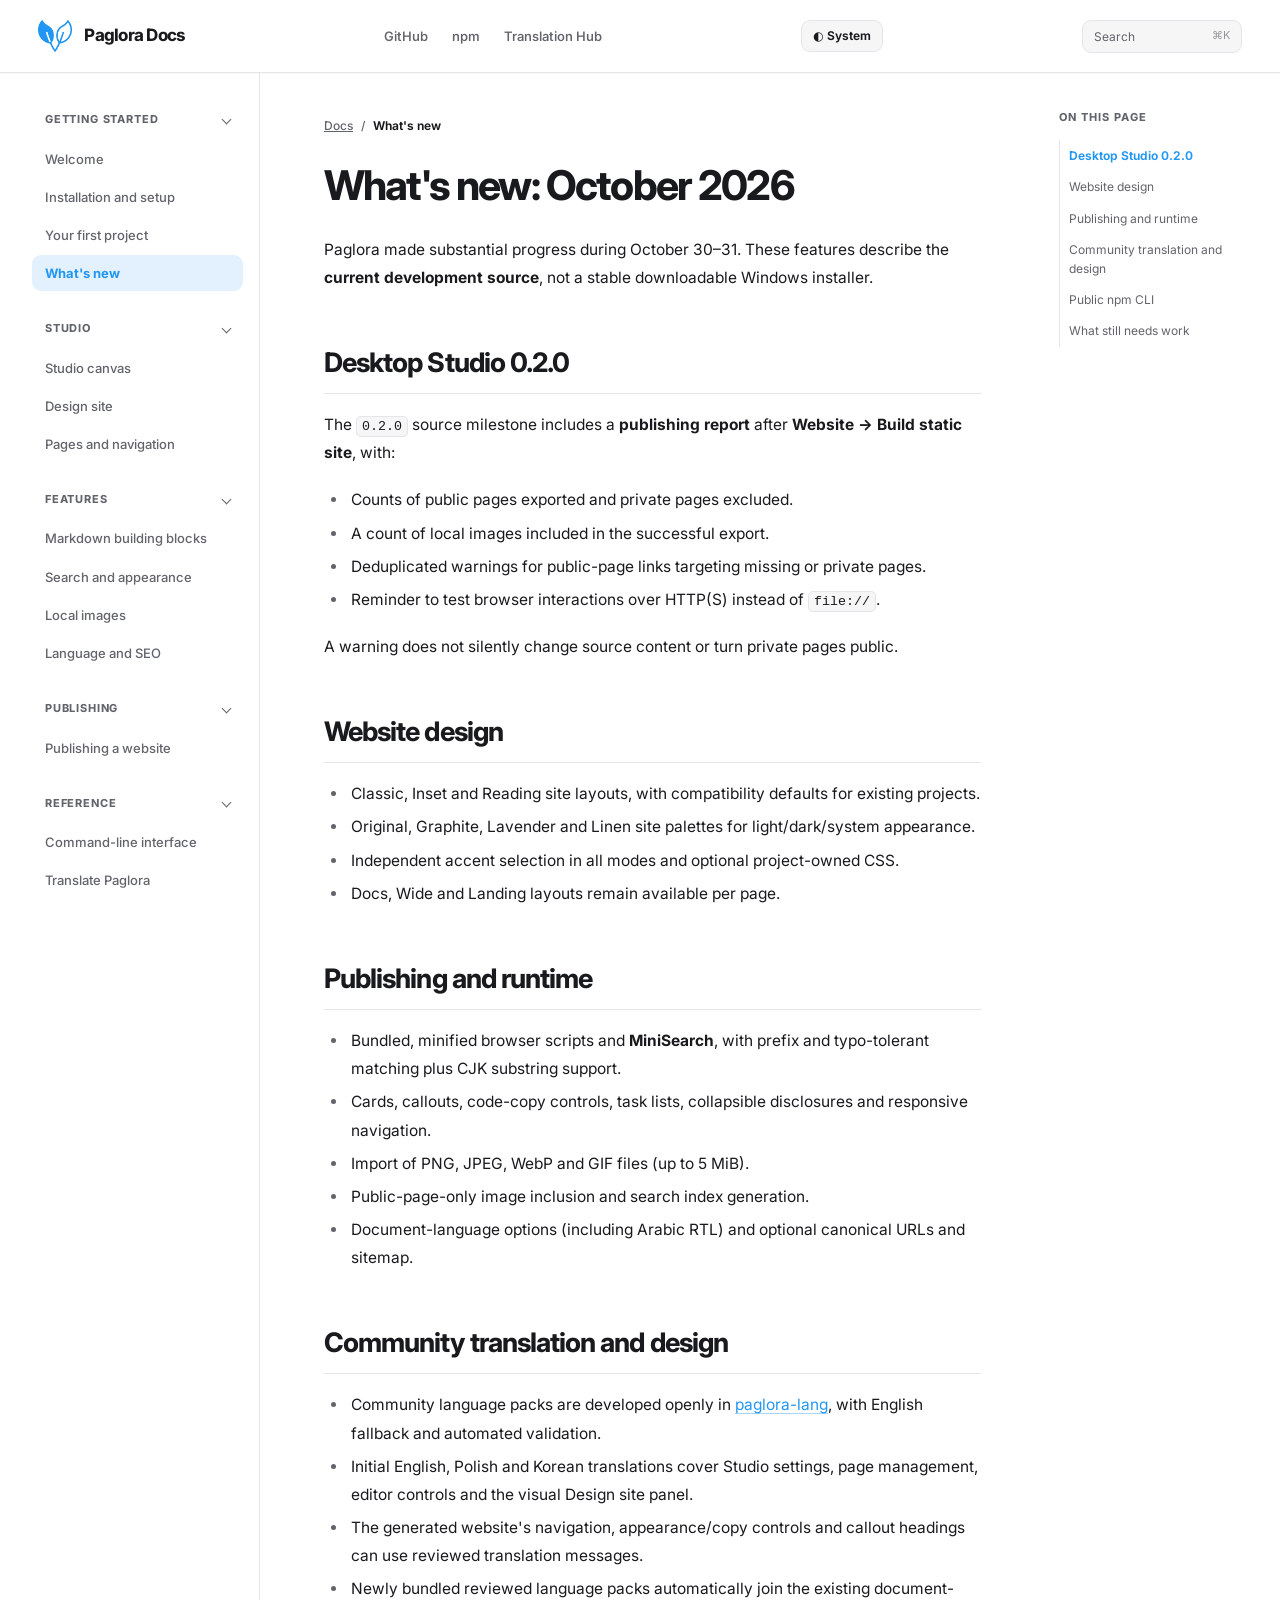
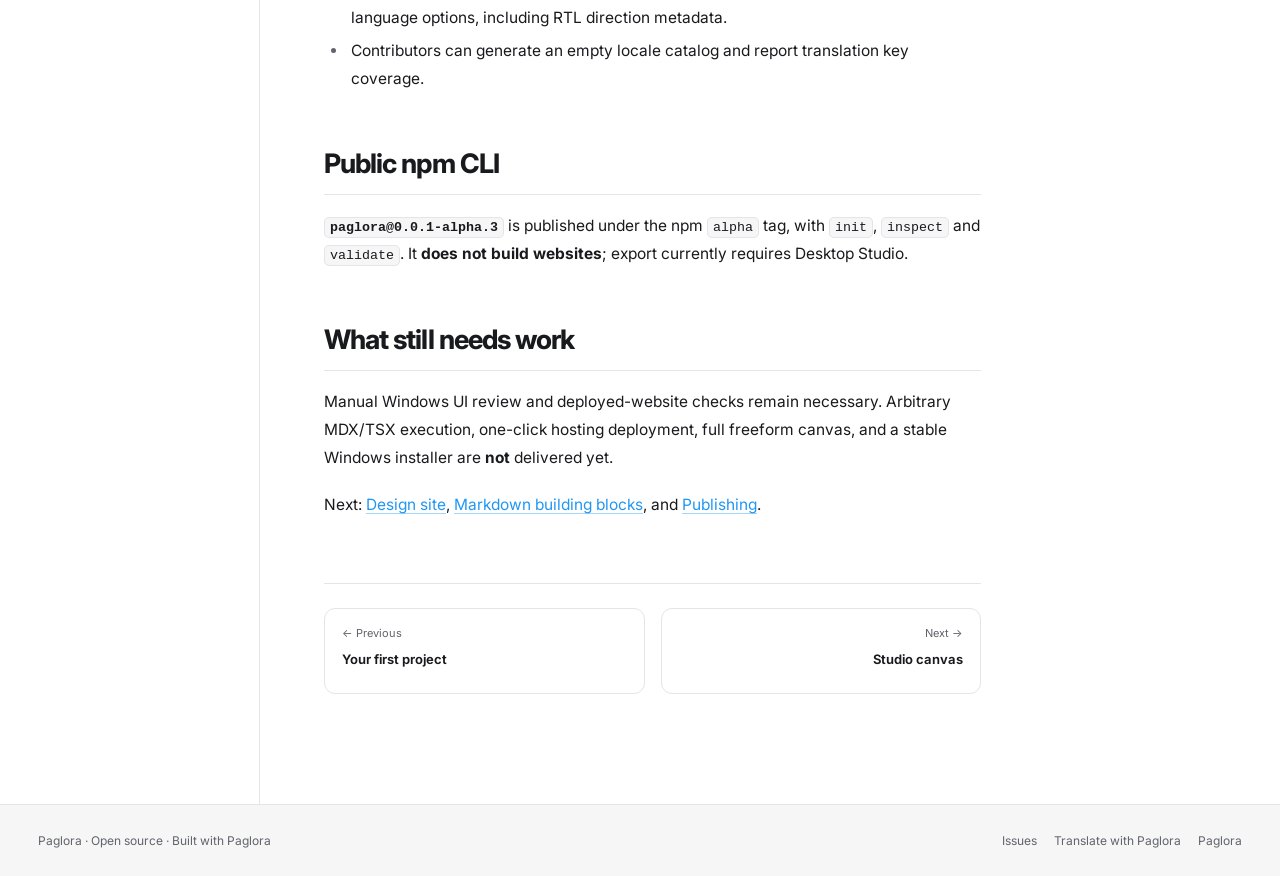
==== commit 3d58ab58: "1.10" ====
--- a/site/changes.html
+++ b/site/changes.html
@@ -29,13 +29,13 @@
 <body class="page-layout-docs">
 <a class="skip-link" href="#content">Skip to content</a>
 <header class="site-header  "><div class="top-bar"><a class="brand brand-wrap" href="index.html"><img class="brand-logo" src="assets/paglora512x512-18e38dba083d91d0-0.png" alt="">Paglora Docs</a><nav class="header-links" aria-label="Site links"><a href="https://github.com/m1nsook/paglora" rel="noopener noreferrer">GitHub</a><a href="https://www.npmjs.com/package/paglora" rel="noopener noreferrer">npm</a><a href="https://github.com/m1nsook/paglora-lang" rel="noopener noreferrer">Translation Hub</a></nav></div></header>
-<details class="mobile-nav"><summary>Browse documentation</summary><nav class="mobile-nav-inner" aria-label="Mobile page navigation"><details class="nav-group" open><summary>Getting Started</summary><div class="nav-group-links"><a href="index.html">Welcome</a><a href="installation.html">Installation and setup</a><a href="first-project.html">Your first project</a><a href="changes.html" aria-current="page">What&#39;s new</a></div></details><details class="nav-group" open><summary>Studio</summary><div class="nav-group-links"><a href="studio.html">Studio canvas</a><a href="design.html">Design site</a><a href="pages.html">Pages and navigation</a></div></details><details class="nav-group" open><summary>Features</summary><div class="nav-group-links"><a href="components.html">Markdown building blocks</a><a href="search.html">Search and appearance</a><a href="images.html">Local images</a><a href="language-seo.html">Language and SEO</a></div></details><details class="nav-group" open><summary>Publishing</summary><div class="nav-group-links"><a href="publishing.html">Publishing a website</a></div></details><details class="nav-group" open><summary>Reference</summary><div class="nav-group-links"><a href="cli.html">Command-line interface</a><a href="troubleshooting.html">Troubleshooting</a></div></details></nav></details>
+<details class="mobile-nav"><summary>Browse documentation</summary><nav class="mobile-nav-inner" aria-label="Mobile page navigation"><details class="nav-group" open><summary>Getting Started</summary><div class="nav-group-links"><a href="index.html">Welcome</a><a href="installation.html">Installation and setup</a><a href="first-project.html">Your first project</a><a href="changes.html" aria-current="page">What&#39;s new</a></div></details><details class="nav-group" open><summary>Studio</summary><div class="nav-group-links"><a href="studio.html">Studio canvas</a><a href="design.html">Design site</a><a href="pages.html">Pages and navigation</a></div></details><details class="nav-group" open><summary>Features</summary><div class="nav-group-links"><a href="components.html">Markdown building blocks</a><a href="search.html">Search and appearance</a><a href="images.html">Local images</a><a href="language-seo.html">Language and SEO</a></div></details><details class="nav-group" open><summary>Publishing</summary><div class="nav-group-links"><a href="publishing.html">Publishing a website</a></div></details><details class="nav-group" open><summary>Reference</summary><div class="nav-group-links"><a href="cli.html">Command-line interface</a><a href="translations.html">Translate Paglora</a><a href="troubleshooting.html">Troubleshooting</a></div></details></nav></details>
 <div class="site-body nav-left layout-docs">
-<nav class="site-nav" aria-label="Documentation navigation"><div class="site-nav-inner"><details class="nav-group" open><summary>Getting Started</summary><div class="nav-group-links"><a href="index.html">Welcome</a><a href="installation.html">Installation and setup</a><a href="first-project.html">Your first project</a><a href="changes.html" aria-current="page">What&#39;s new</a></div></details><details class="nav-group" open><summary>Studio</summary><div class="nav-group-links"><a href="studio.html">Studio canvas</a><a href="design.html">Design site</a><a href="pages.html">Pages and navigation</a></div></details><details class="nav-group" open><summary>Features</summary><div class="nav-group-links"><a href="components.html">Markdown building blocks</a><a href="search.html">Search and appearance</a><a href="images.html">Local images</a><a href="language-seo.html">Language and SEO</a></div></details><details class="nav-group" open><summary>Publishing</summary><div class="nav-group-links"><a href="publishing.html">Publishing a website</a></div></details><details class="nav-group" open><summary>Reference</summary><div class="nav-group-links"><a href="cli.html">Command-line interface</a><a href="troubleshooting.html">Troubleshooting</a></div></details></div></nav>
+<nav class="site-nav" aria-label="Documentation navigation"><div class="site-nav-inner"><details class="nav-group" open><summary>Getting Started</summary><div class="nav-group-links"><a href="index.html">Welcome</a><a href="installation.html">Installation and setup</a><a href="first-project.html">Your first project</a><a href="changes.html" aria-current="page">What&#39;s new</a></div></details><details class="nav-group" open><summary>Studio</summary><div class="nav-group-links"><a href="studio.html">Studio canvas</a><a href="design.html">Design site</a><a href="pages.html">Pages and navigation</a></div></details><details class="nav-group" open><summary>Features</summary><div class="nav-group-links"><a href="components.html">Markdown building blocks</a><a href="search.html">Search and appearance</a><a href="images.html">Local images</a><a href="language-seo.html">Language and SEO</a></div></details><details class="nav-group" open><summary>Publishing</summary><div class="nav-group-links"><a href="publishing.html">Publishing a website</a></div></details><details class="nav-group" open><summary>Reference</summary><div class="nav-group-links"><a href="cli.html">Command-line interface</a><a href="translations.html">Translate Paglora</a><a href="troubleshooting.html">Troubleshooting</a></div></details></div></nav>
 <main class="site-main" id="content" style="--paglora-content-width:800px">
 <div class="article-wrap">
 <div class="page-heading"><a href="index.html">Docs</a><span class="crumb-separator">/</span><strong>What&#39;s new</strong></div>
-<details class="mobile-toc"><summary>On this page</summary><a class="toc-h2" href="#desktop-studio-0-2-0">Desktop Studio 0.2.0</a><a class="toc-h2" href="#website-design">Website design</a><a class="toc-h2" href="#publishing-and-runtime">Publishing and runtime</a><a class="toc-h2" href="#public-npm-cli">Public npm CLI</a><a class="toc-h2" href="#what-still-needs-work">What still needs work</a></details>
+<details class="mobile-toc"><summary>On this page</summary><a class="toc-h2" href="#desktop-studio-0-2-0">Desktop Studio 0.2.0</a><a class="toc-h2" href="#website-design">Website design</a><a class="toc-h2" href="#publishing-and-runtime">Publishing and runtime</a><a class="toc-h2" href="#community-translation-and-design">Community translation and design</a><a class="toc-h2" href="#public-npm-cli">Public npm CLI</a><a class="toc-h2" href="#what-still-needs-work">What still needs work</a></details>
 <article class="docs"><h1>What's new: October 2026</h1>
 <p>Paglora made substantial progress during October 30–31. These features describe the <strong>current development source</strong>, not a stable downloadable Windows installer.</p>
 <h2 id="desktop-studio-0-2-0">Desktop Studio 0.2.0</h2>
@@ -62,6 +62,14 @@
 <li>Public-page-only image inclusion and search index generation.</li>
 <li>Document-language options (including Arabic RTL) and optional canonical URLs and sitemap.</li>
 </ul>
+<h2 id="community-translation-and-design">Community translation and design</h2>
+<ul>
+<li>Community language packs are developed openly in <a href="https://github.com/m1nsook/paglora-lang" rel="noopener noreferrer">paglora-lang</a>, with English fallback and automated validation.</li>
+<li>Initial English, Polish and Korean translations cover Studio settings, page management, editor controls and the visual Design site panel.</li>
+<li>The generated website's navigation, appearance/copy controls and callout headings can use reviewed translation messages.</li>
+<li>Newly bundled reviewed language packs automatically join the existing document-language options, including RTL direction metadata.</li>
+<li>Contributors can generate an empty locale catalog and report translation key coverage.</li>
+</ul>
 <h2 id="public-npm-cli">Public npm CLI</h2>
 <p><strong><code>paglora@0.0.1-alpha.3</code></strong> is published under the npm <code>alpha</code> tag, with <code>init</code>, <code>inspect</code> and <code>validate</code>. It <strong>does not build websites</strong>; export currently requires Desktop Studio.</p>
 <h2 id="what-still-needs-work">What still needs work</h2>
@@ -70,7 +78,7 @@
 </article>
 <nav class="page-pager" aria-label="Previous and next pages"><a class="previous" href="first-project.html"><small>← Previous</small><span>Your first project</span></a><a class="next" href="studio.html"><small>Next →</small><span>Studio canvas</span></a></nav>
 </div></main>
-<aside class="on-this-page" aria-label="Table of contents"><div class="toc-inner"><h2>On this page</h2><a class="toc-h2" href="#desktop-studio-0-2-0">Desktop Studio 0.2.0</a><a class="toc-h2" href="#website-design">Website design</a><a class="toc-h2" href="#publishing-and-runtime">Publishing and runtime</a><a class="toc-h2" href="#public-npm-cli">Public npm CLI</a><a class="toc-h2" href="#what-still-needs-work">What still needs work</a></div></aside>
+<aside class="on-this-page" aria-label="Table of contents"><div class="toc-inner"><h2>On this page</h2><a class="toc-h2" href="#desktop-studio-0-2-0">Desktop Studio 0.2.0</a><a class="toc-h2" href="#website-design">Website design</a><a class="toc-h2" href="#publishing-and-runtime">Publishing and runtime</a><a class="toc-h2" href="#community-translation-and-design">Community translation and design</a><a class="toc-h2" href="#public-npm-cli">Public npm CLI</a><a class="toc-h2" href="#what-still-needs-work">What still needs work</a></div></aside>
 </div>
 <footer class="site-footer"><div class="site-footer-inner"><span>Paglora · Open source · Built with Paglora</span><nav class="footer-links" aria-label="Site links"><a href="https://github.com/m1nsook/paglora/issues" rel="noopener noreferrer">Issues</a><a href="https://github.com/m1nsook/paglora-lang" rel="noopener noreferrer">Translate with Paglora</a><a href="https://github.com/m1nsook/paglora" rel="noopener noreferrer">Paglora</a></nav></div></footer>
 <script type="application/json" id="paglora-i18n">{"site.appearance.change":"Appearance: {mode}. Change theme","site.appearance.dark":"Dark","site.appearance.light":"Light","site.appearance.system":"System","site.copy.copied":"Copied","site.copy.copiedLabel":"Code copied to clipboard","site.copy.copy":"Copy","site.copy.copyLabel":"Copy code block","site.copy.copying":"Copying…","site.copy.copyingLabel":"Copying code to clipboard","site.copy.unavailable":"Unavailable","site.copy.unavailableLabel":"Clipboard unavailable","site.heading.linkTo":"Link to {heading}","site.heading.section":"section","site.navigation.browse":"Browse documentation","site.navigation.next":"Next","site.navigation.onThisPage":"On this page","site.navigation.previous":"Previous","site.navigation.skip":"Skip to content"}</script>
